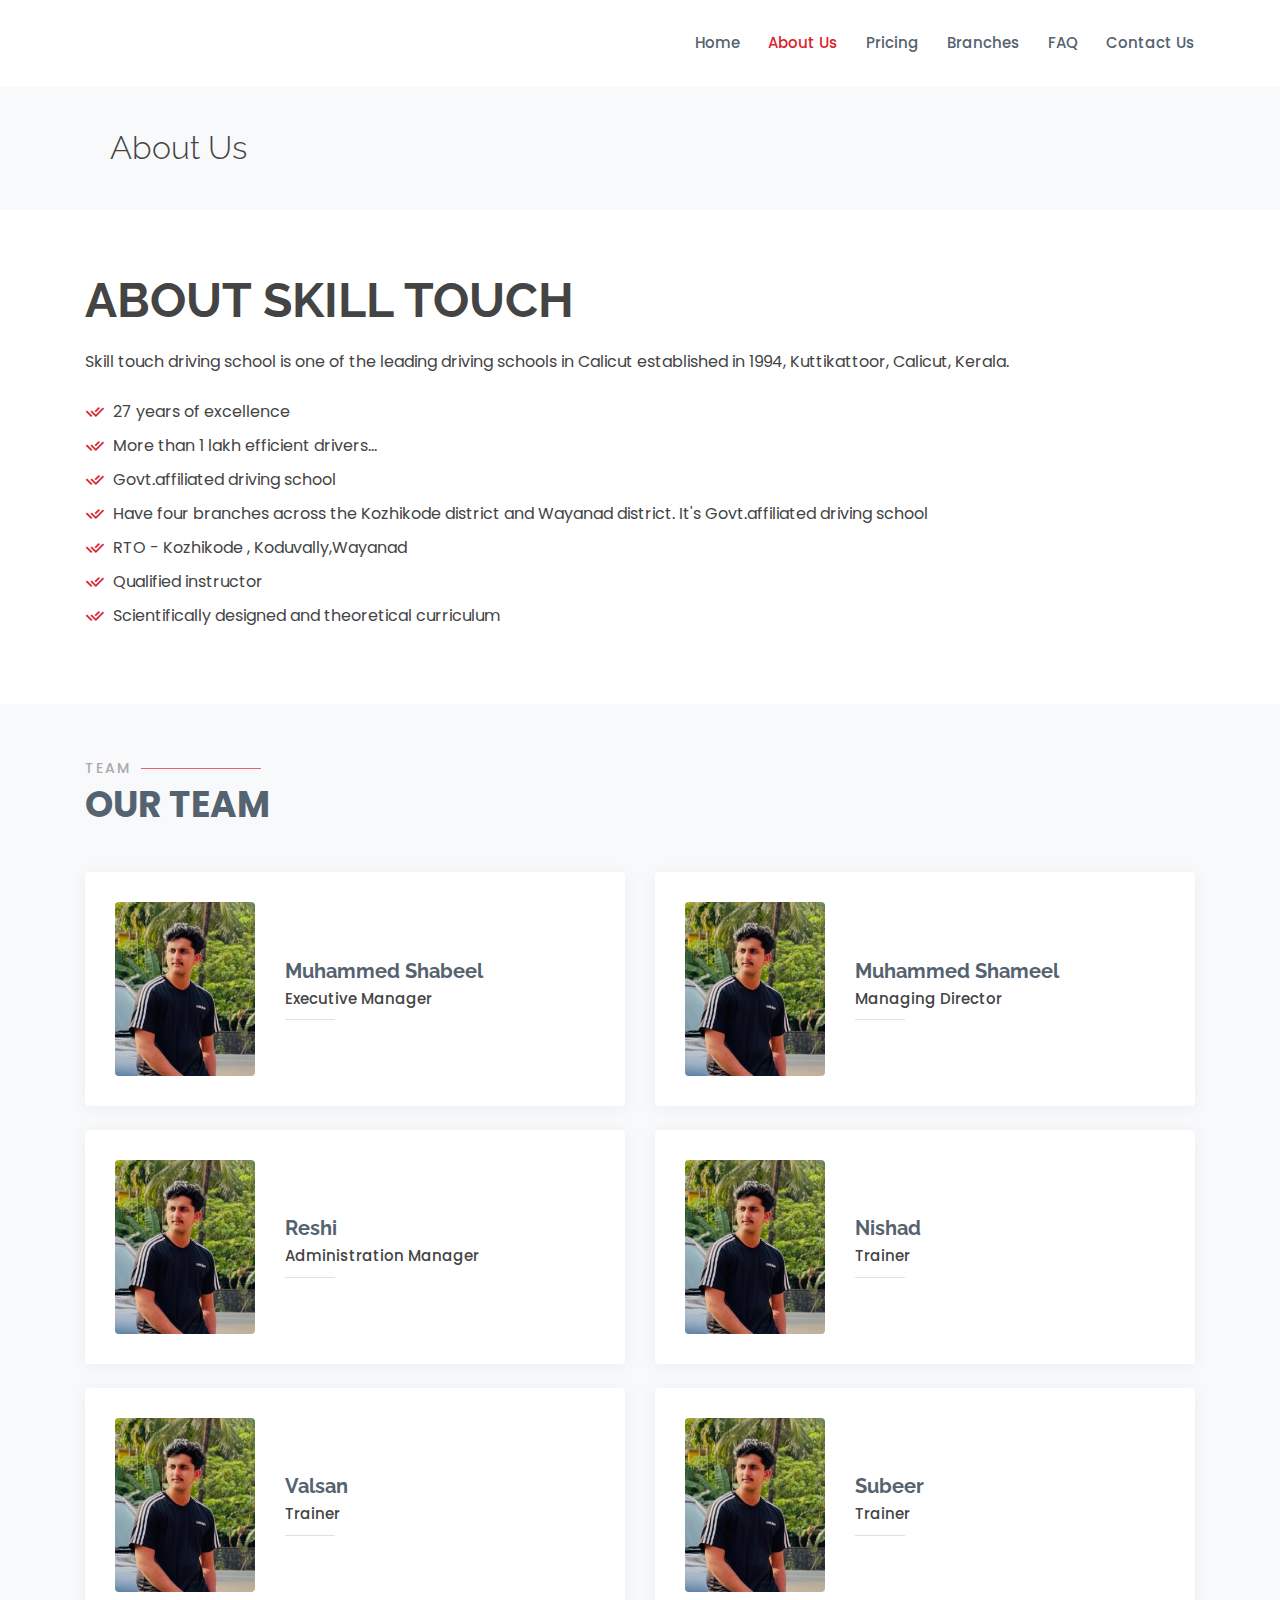
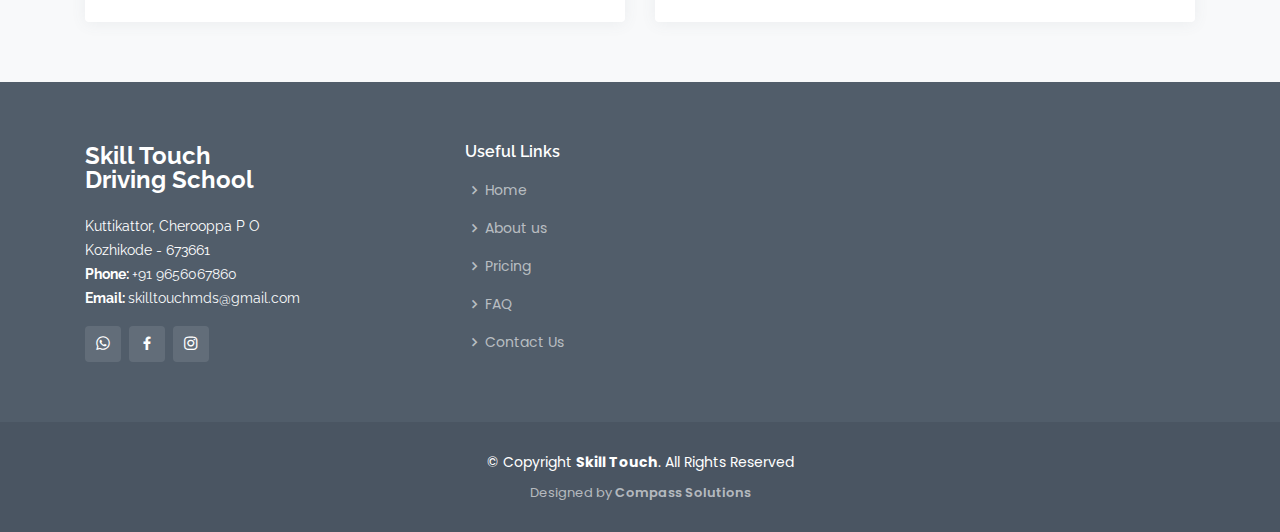
==== about.html @ 3d496149 "first commit" ====
<!DOCTYPE html>
<html lang="en">

<head>
  <meta charset="utf-8">
  <meta content="width=device-width, initial-scale=1.0" name="viewport">

  <title>Skill Touch Driving School</title>
  <meta content="" name="description">
  <meta content="" name="keywords">

  <!-- Favicons -->
  <link href="assets/img/fav.png" rel="icon">


  <!-- Google Fonts -->
  <link
    href="https://fonts.googleapis.com/css?family=Open+Sans:300,300i,400,400i,600,600i,700,700i|Raleway:300,300i,400,400i,500,500i,600,600i,700,700i|Poppins:300,300i,400,400i,500,500i,600,600i,700,700i"
    rel="stylesheet">

  <!-- Vendor CSS Files -->
  <link href="assets/vendor/bootstrap/css/bootstrap.min.css" rel="stylesheet">
  <link href="assets/vendor/icofont/icofont.min.css" rel="stylesheet">
  <link href="assets/vendor/boxicons/css/boxicons.min.css" rel="stylesheet">
  <link href="assets/vendor/animate.css/animate.min.css" rel="stylesheet">
  <link href="assets/vendor/remixicon/remixicon.css" rel="stylesheet">
  <link href="assets/vendor/venobox/venobox.css" rel="stylesheet">
  <link href="assets/vendor/owl.carousel/assets/owl.carousel.min.css" rel="stylesheet">

  <!-- Template Main CSS File -->
  <link href="assets/css/style.css" rel="stylesheet">


</head>


<body>
  <!-- ======= Header ======= -->
  <header id="header" class="fixed-top ">
    <div class="container d-flex align-items-center">

      <!-- <h1 class="logo"><a href="index.html">Skill Touch</a></h1> -->
      <!-- Uncomment below if you prefer to use an image logo -->
      <a href="index.html" class="logo"><img  src="assets/img/logo.jpg" alt="" class="img-fluid mr-5 "></a>

      <nav class="nav-menu d-none d-lg-block ml-auto">

        <ul>
          <li><a href="index.html">Home</a></li>

          <li class="active"><a href="about.html">About Us</a></li>

          <li><a href="pricing.html">Pricing</a></li>
          <li><a href="branches.html">Branches</a></li>

          <li><a href="faq.html">FAQ</a></li>

          <li><a href="contact.html">Contact Us</a></li>

        </ul>

      </nav><!-- .nav-menu -->

      <!-- <a href="pricing.html" class="get-started-btn ml-auto">Get Started</a> -->

    </div>
  </header><!-- End Header -->

  <main id="main">

    <!-- ======= Breadcrumbs ======= -->
    <section id="breadcrumbs" class="breadcrumbs">
      <div class="container">

        <div class="d-flex justify-content-between align-items-center">
          <h2>About Us</h2>

        </div>

      </div>
    </section><!-- End Breadcrumbs -->

    <!-- ======= About Section ======= -->
    <section id="about" class="about">
      <div class="container">

        <div class="row content">
          <div class="col-lg-12 pt-4 pt-lg-0">
            <h2>About Skill Touch</h2>
            <p>
              Skill touch driving school is one of the leading driving schools in Calicut established in 1994,
              Kuttikattoor, Calicut, Kerala.

            </p>
            <ul>
              <li><i class="ri-check-double-line"></i>27 years of excellence</li>
              <li><i class="ri-check-double-line"></i>More than 1 lakh efficient drivers...</li>
              <li><i class="ri-check-double-line"></i>Govt.affiliated driving school</li>

              <li><i class="ri-check-double-line"></i>Have four branches across the Kozhikode district and Wayanad
                district. It's Govt.affiliated driving school</li>
              <li><i class="ri-check-double-line"></i>RTO - Kozhikode , Koduvally,Wayanad</li>
              <li><i class="ri-check-double-line"></i>Qualified instructor</li>
              <li><i class="ri-check-double-line"></i>Scientifically designed and theoretical curriculum</li>

            </ul>
          </div>
        </div>

      </div>
    </section><!-- End About Section -->

    <!-- ======= Team Section ======= -->
    <section id="team" class="team section-bg">
      <div class="container">

        <div class="section-title">
          <h2>Team</h2>
          <p>Our Team</p>
        </div>

        <div class="row">

          <div class="col-lg-6">
            <div class="member d-flex align-items-start">
              <div class="pic"><img src="assets/img/team/shameel.jpg" class="img-fluid" alt=""></div>
              <div class="member-info my-auto">
                <h4>Muhammed Shabeel</h4>
                <span>Executive Manager</span>
             
              </div>
            </div>
          </div>

          <div class="col-lg-6">
            <div class="member d-flex align-items-start">
              <div class="pic"><img src="assets/img/team/shameel.jpg" class="img-fluid" alt=""></div>
              <div class="member-info my-auto">
                <h4>Muhammed Shameel</h4>
                <span>Managing Director</span>
              </div>
            </div>
          </div>

          <div class="col-lg-6 mt-4">
            <div class="member d-flex align-items-start">
              <div class="pic"><img src="assets/img/team/shameel.jpg" class="img-fluid" alt=""></div>
              <div class="member-info my-auto">
                <h4>Reshi</h4>
                <span>Administration Manager</span>
              </div>
            </div>
          </div>

          <div class="col-lg-6 mt-4">
            <div class="member d-flex align-items-start">
              <div class="pic"><img src="assets/img/team/shameel.jpg" class="img-fluid" alt=""></div>
              <div class="member-info my-auto">
                <h4>Nishad</h4>
                <span>Trainer</span>
             
              </div>
            </div>
          </div>
          <div class="col-lg-6 mt-4">
            <div class="member d-flex align-items-start">
              <div class="pic"><img src="assets/img/team/shameel.jpg" class="img-fluid" alt=""></div>
              <div class="member-info my-auto">
                <h4>Valsan</h4>
                <span>Trainer</span>
             
              </div>
            </div>
          </div>
          <div class="col-lg-6 mt-4">
            <div class="member d-flex align-items-start">
              <div class="pic"><img src="assets/img/team/shameel.jpg" class="img-fluid" alt=""></div>
              <div class="member-info my-auto">
                <h4>Subeer</h4>
                <span>Trainer</span>
             
              </div>
            </div>
          </div>

        </div>

      </div>
    </section><!-- End Team Section -->



  </main><!-- End #main -->

  <!-- ======= Footer ======= -->
  <footer id="footer">
    <div class="footer-top">
      <div class="container">
        <div class="row">

          <div class="col-lg-4 col-md-6 col-6">
            <div class="footer-info">
              <h3>Skill Touch <br> Driving School</h3>
              <p>
                Kuttikattor, Cherooppa P O<br>
                Kozhikode - 673661<br>
                <strong>Phone: </strong> <a class="text-light" href="tel:919656067860">+91 9656067860</a><br>
                <strong>Email: </strong><a class="text-light"
                  href="mailto:skilltouchmds@gmail.com">skilltouchmds@gmail.com</a> <br>
              </p>
              <div class="social-links mt-3">
                <a target="_blank" href="https://wa.me/919656067860" class="whatsapp"><i
                    class="bx bxl-whatsapp"></i></a>
                <a target="_blank" href="https://www.facebook.com/Skillltouchmds/" class="facebook"><i
                    class="bx bxl-facebook"></i></a>
                <a target="_blank" href="https://instagram.com/skilltouchmds" class="instagram"><i
                    class="bx bxl-instagram"></i></a>

              </div>
            </div>
          </div>

          <div class="col-lg-8 col-md-6 col-6 footer-links">
            <h4>Useful Links</h4>
            <ul>
              <li><i class="bx bx-chevron-right"></i> <a href="/">Home</a></li>
              <li><i class="bx bx-chevron-right"></i> <a href="about.html">About us</a></li>
              <li><i class="bx bx-chevron-right"></i> <a href="pricing.html">Pricing</a></li>
              <li><i class="bx bx-chevron-right"></i> <a href="faq.html">FAQ</a></li>
              <li><i class="bx bx-chevron-right"></i> <a href="contact.html">Contact Us</a></li>

            </ul>
          </div>

          <!-- <div class="col-lg-4 col-md-6 col-6 footer-links">
            <h4>Our Services</h4>
            <ul>
              <li><i class="bx bx-chevron-right"></i> <a href="#">Web Design</a></li>
              <li><i class="bx bx-chevron-right"></i> <a href="#">Web Development</a></li>
              <li><i class="bx bx-chevron-right"></i> <a href="#">Product Management</a></li>
              <li><i class="bx bx-chevron-right"></i> <a href="#">Marketing</a></li>
              <li><i class="bx bx-chevron-right"></i> <a href="#">Graphic Design</a></li>
            </ul>
          </div> -->
        </div>
      </div>
    </div>

    <div class="container">
      <div class="copyright">
        &copy; Copyright <strong><span>Skill Touch</span></strong>. All Rights Reserved
      </div>
      <div class="credits">

        Designed by <a href="https://wa.me/message/4N4WASRJIKMNL1">Compass Solutions</a>
      </div>
    </div>
  </footer><!-- End Footer -->

  <a href="#" class="back-to-top"><i class="icofont-simple-up"></i></a>

  <!-- Vendor JS Files -->
  <script src="assets/vendor/jquery/jquery.min.js"></script>
  <script src="assets/vendor/bootstrap/js/bootstrap.bundle.min.js"></script>
  <script src="assets/vendor/jquery.easing/jquery.easing.min.js"></script>
  <script src="assets/vendor/php-email-form/validate.js"></script>
  <script src="assets/vendor/isotope-layout/isotope.pkgd.min.js"></script>
  <script src="assets/vendor/venobox/venobox.min.js"></script>
  <script src="assets/vendor/waypoints/jquery.waypoints.min.js"></script>
  <script src="assets/vendor/owl.carousel/owl.carousel.min.js"></script>

  <!-- Template Main JS File -->
  <script src="assets/js/main.js"></script>

</body>

</html>
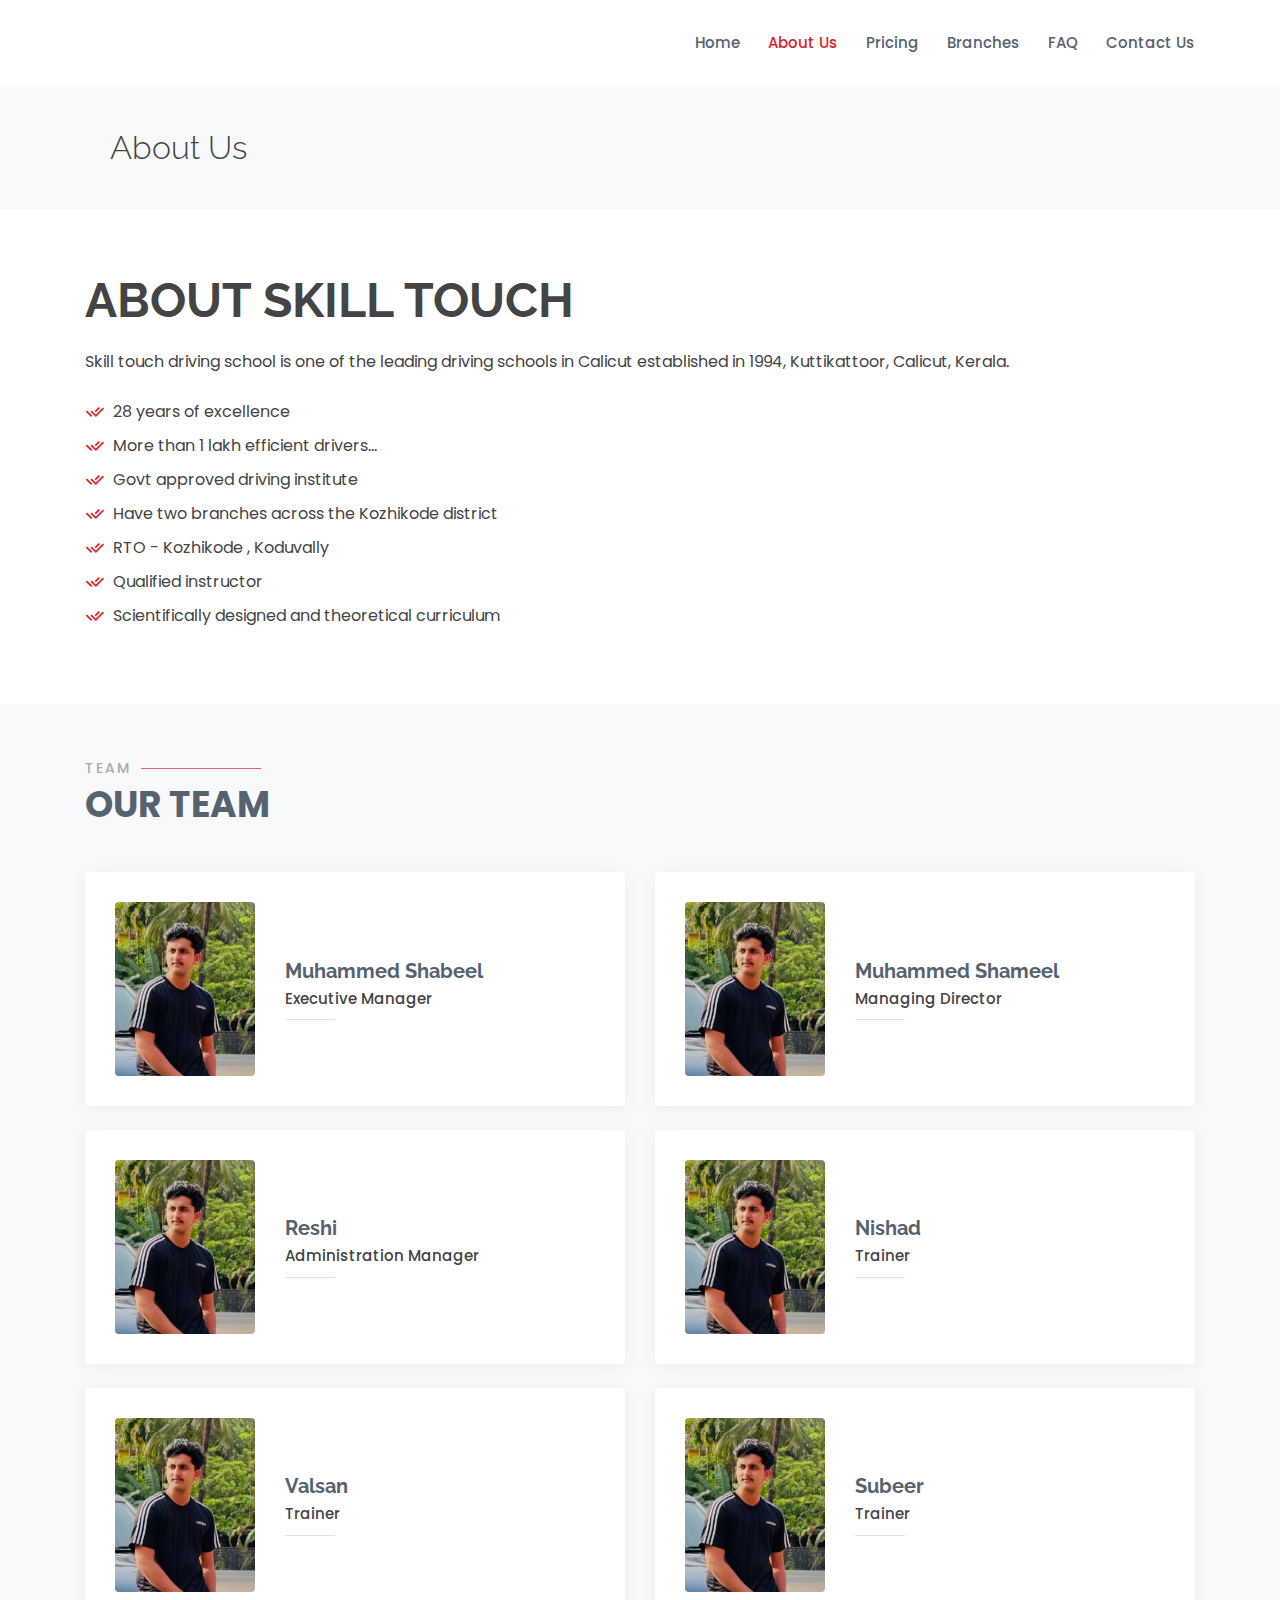
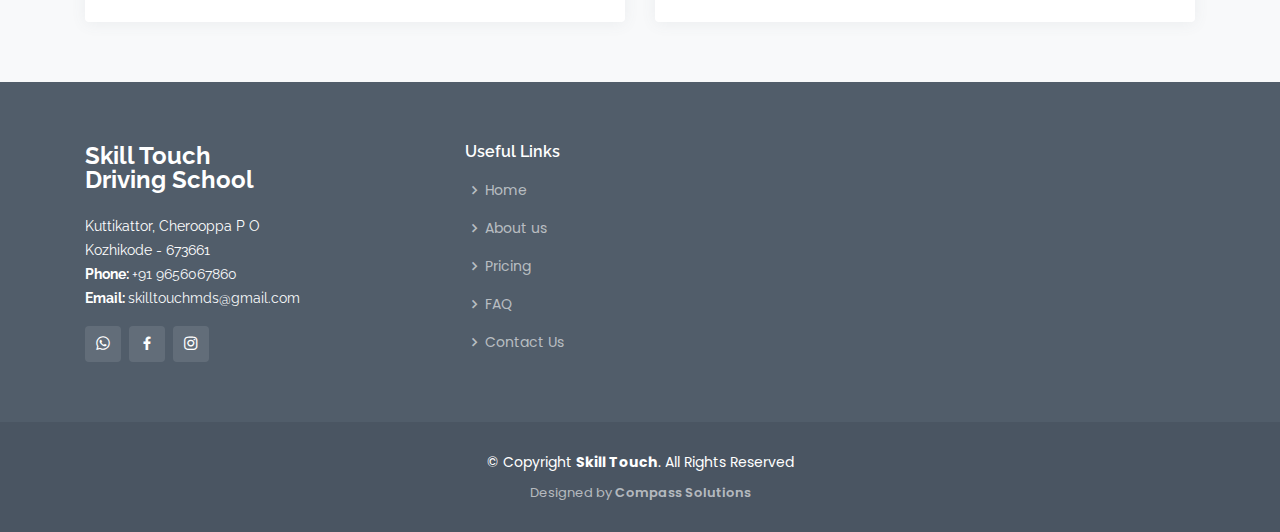
==== commit 0b28b5f0: "Update about.html" ====
--- a/about.html
+++ b/about.html
@@ -93,13 +93,13 @@
 
             </p>
             <ul>
-              <li><i class="ri-check-double-line"></i>27 years of excellence</li>
+              <li><i class="ri-check-double-line"></i>28 years of excellence</li>
               <li><i class="ri-check-double-line"></i>More than 1 lakh efficient drivers...</li>
-              <li><i class="ri-check-double-line"></i>Govt.affiliated driving school</li>
-
-              <li><i class="ri-check-double-line"></i>Have four branches across the Kozhikode district and Wayanad
-                district. It's Govt.affiliated driving school</li>
-              <li><i class="ri-check-double-line"></i>RTO - Kozhikode , Koduvally,Wayanad</li>
+              <li><i class="ri-check-double-line"></i>Govt approved driving institute</li>
+
+              <li><i class="ri-check-double-line"></i>Have two branches across the Kozhikode district
+              </li>
+              <li><i class="ri-check-double-line"></i>RTO - Kozhikode , Koduvally</li>
               <li><i class="ri-check-double-line"></i>Qualified instructor</li>
               <li><i class="ri-check-double-line"></i>Scientifically designed and theoretical curriculum</li>
 
@@ -274,4 +274,4 @@
 
 </body>
 
-</html>+</html>
